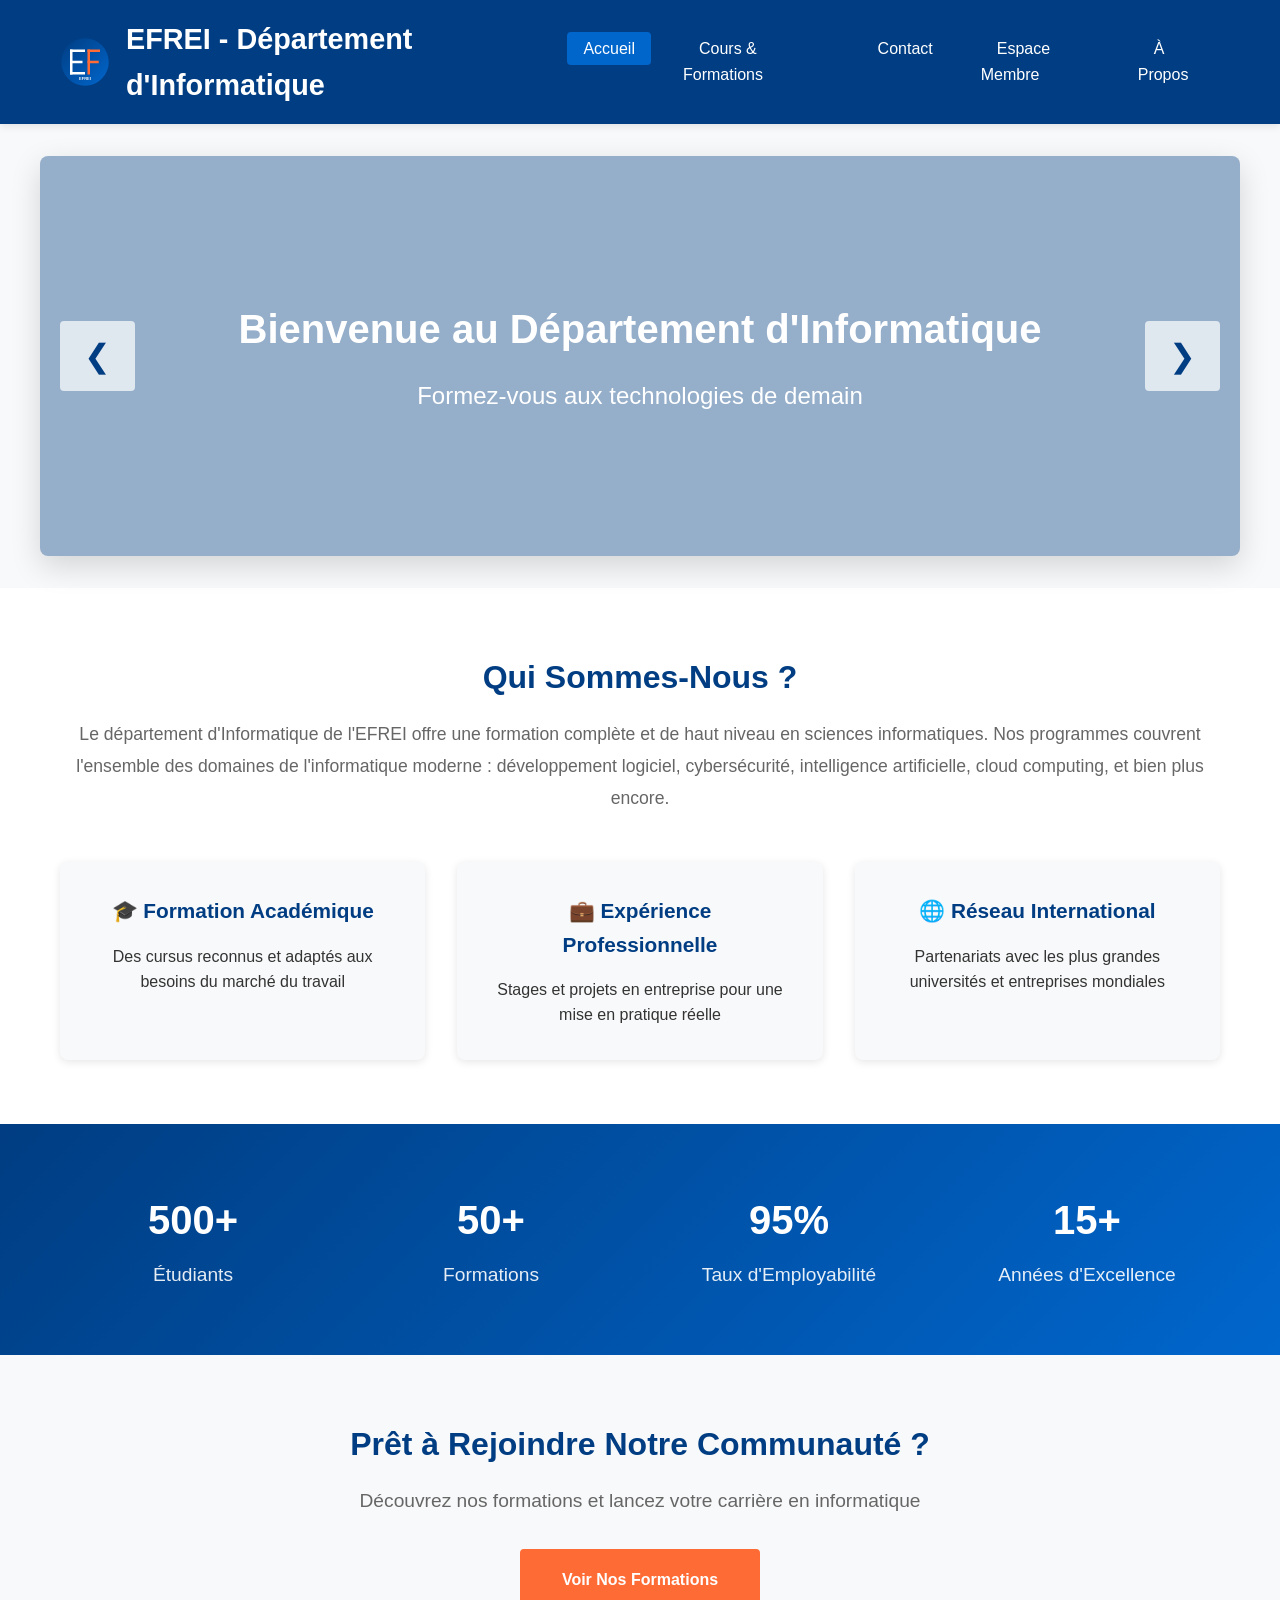
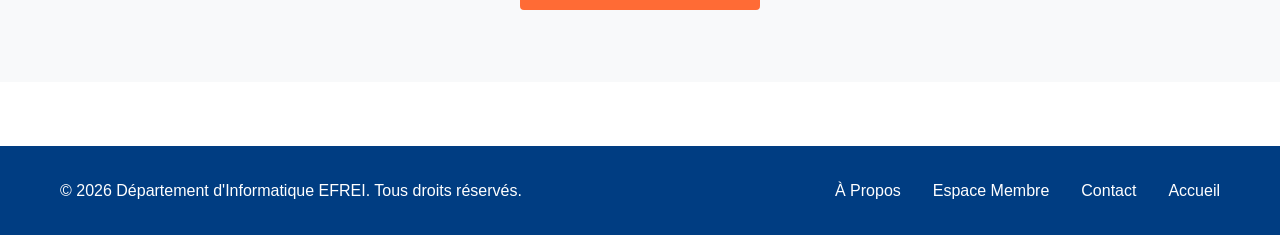
==== index.html @ 949a2667 "hihihi" ====
<!DOCTYPE html>
<html lang="fr">
<head>
    <meta charset="UTF-8">
    <meta name="viewport" content="width=device-width, initial-scale=1.0">
    <title>Département d'Informatique - EFREI</title>
    <link rel="stylesheet" href="assets/css/style.css">
</head>
<body>
    <!-- En-tête -->
    <header>
        <div class="header-container">
            <div class="logo-section">
                <img src="assets/images/logo-efrei.svg" alt="Logo EFREI" class="logo">
                <h1>EFREI - Département d'Informatique</h1>
            </div>
            <nav class="main-nav">
                <ul>
                    <li><a href="index.html" class="active">Accueil</a></li>
                    <li><a href="courses.html">Cours & Formations</a></li>
                    <li><a href="contact.html">Contact</a></li>
                    <li><a href="space.html">Espace Membre</a></li>
                    <li><a href="about.html">À Propos</a></li>
                </ul>
            </nav>
        </div>
    </header>

    <!-- Contenu principal -->
    <main>
        <!-- Section Héro avec Carrousel -->
        <section class="hero-section">
            <div class="carousel">
                <div class="carousel-slide active" style="background-image: url('https://via.placeholder.com/1200x400?text=Bienvenue+à+EFREI');">
                    <div class="slide-content">
                        <h2>Bienvenue au Département d'Informatique</h2>
                        <p>Formez-vous aux technologies de demain</p>
                    </div>
                </div>
                <div class="carousel-slide" style="background-image: url('https://via.placeholder.com/1200x400?text=Innovation+Technologique');">
                    <div class="slide-content">
                        <h2>Innovation & Excellence</h2>
                        <p>Découvrez nos formations de pointe</p>
                    </div>
                </div>
                <div class="carousel-slide" style="background-image: url('https://via.placeholder.com/1200x400?text=Carrière+Professionnelle');">
                    <div class="slide-content">
                        <h2>Vers une Carrière Réussie</h2>
                        <p>Rejoignez nos anciens étudiants en tant que leaders du secteur tech</p>
                    </div>
                </div>
                <button class="carousel-btn prev" onclick="changeSlide(-1)">&#10094;</button>
                <button class="carousel-btn next" onclick="changeSlide(1)">&#10095;</button>
            </div>
        </section>

        <!-- Section Présentation -->
        <section class="presentation">
            <div class="container">
                <h2>Qui Sommes-Nous ?</h2>
                <p>Le département d'Informatique de l'EFREI offre une formation complète et de haut niveau en sciences informatiques. 
                Nos programmes couvrent l'ensemble des domaines de l'informatique moderne : développement logiciel, cybersécurité, 
                intelligence artificielle, cloud computing, et bien plus encore.</p>
                
                <div class="highlights">
                    <div class="highlight-card">
                        <h3>🎓 Formation Académique</h3>
                        <p>Des cursus reconnus et adaptés aux besoins du marché du travail</p>
                    </div>
                    <div class="highlight-card">
                        <h3>💼 Expérience Professionnelle</h3>
                        <p>Stages et projets en entreprise pour une mise en pratique réelle</p>
                    </div>
                    <div class="highlight-card">
                        <h3>🌐 Réseau International</h3>
                        <p>Partenariats avec les plus grandes universités et entreprises mondiales</p>
                    </div>
                </div>
            </div>
        </section>

        <!-- Section Statistiques -->
        <section class="statistics">
            <div class="container">
                <div class="stat-card">
                    <h3>500+</h3>
                    <p>Étudiants</p>
                </div>
                <div class="stat-card">
                    <h3>50+</h3>
                    <p>Formations</p>
                </div>
                <div class="stat-card">
                    <h3>95%</h3>
                    <p>Taux d'Employabilité</p>
                </div>
                <div class="stat-card">
                    <h3>15+</h3>
                    <p>Années d'Excellence</p>
                </div>
            </div>
        </section>

        <!-- Section Appel à l'Action -->
        <section class="cta-section">
            <div class="container">
                <h2>Prêt à Rejoindre Notre Communauté ?</h2>
                <p>Découvrez nos formations et lancez votre carrière en informatique</p>
                <a href="courses.html" class="btn-primary">Voir Nos Formations</a>
            </div>
        </section>
    </main>

    <!-- Pied de page -->
    <footer>
        <div class="footer-container">
            <div class="footer-content">
                <p>&copy; 2026 Département d'Informatique EFREI. Tous droits réservés.</p>
            </div>
            <nav class="footer-nav">
                <a href="about.html">À Propos</a>
                <a href="space.html">Espace Membre</a>
                <a href="contact.html">Contact</a>
                <a href="index.html">Accueil</a>
            </nav>
        </div>
    </footer>

    <script src="assets/js/carousel.js"></script>
</body>
</html>
---- assets/css/style.css ----
/* ==========================================
   VARIABLES ET COULEURS
   ========================================== */
:root {
    --primary-color: #003d82;
    --secondary-color: #0066cc;
    --accent-color: #ff6b35;
    --text-color: #333;
    --light-text: #666;
    --background-color: #f8f9fa;
    --white: #ffffff;
    --border-color: #e0e0e0;
    --shadow: 0 2px 8px rgba(0, 0, 0, 0.1);
    --shadow-lg: 0 10px 30px rgba(0, 0, 0, 0.15);
}

/* ==========================================
   RESET ET STYLES GLOBAUX
   ========================================== */
* {
    margin: 0;
    padding: 0;
    box-sizing: border-box;
}

html {
    scroll-behavior: smooth;
}

body {
    font-family: 'Segoe UI', Tahoma, Geneva, Verdana, sans-serif;
    line-height: 1.6;
    color: var(--text-color);
    background-color: var(--white);
}

.container {
    max-width: 1200px;
    margin: 0 auto;
    padding: 0 20px;
}

/* ==========================================
   EN-TÊTE ET NAVIGATION
   ========================================== */
header {
    background-color: var(--primary-color);
    color: var(--white);
    padding: 1rem 0;
    position: sticky;
    top: 0;
    z-index: 1000;
    box-shadow: var(--shadow);
}

.header-container {
    max-width: 1200px;
    margin: 0 auto;
    padding: 0 20px;
    display: flex;
    justify-content: space-between;
    align-items: center;
}

.logo-section {
    display: flex;
    align-items: center;
    gap: 1rem;
}

.logo {
    width: 50px;
    height: 50px;
    animation: logoFloat 3s ease-in-out infinite;
}

@keyframes logoFloat {
    0%, 100% {
        transform: translateY(0px);
    }
    50% {
        transform: translateY(-10px);
    }
}

.logo-section h1 {
    font-size: 1.8rem;
    font-weight: 700;
}

.main-nav ul {
    list-style: none;
    display: flex;
    gap: 2rem;
}

.main-nav a {
    color: var(--white);
    text-decoration: none;
    font-weight: 500;
    padding: 0.5rem 1rem;
    border-radius: 4px;
    transition: all 0.3s ease;
}

.main-nav a:hover,
.main-nav a.active {
    background-color: var(--secondary-color);
    color: var(--white);
}

/* ==========================================
   SECTION HÉRO ET CARROUSEL
   ========================================== */
.hero-section {
    background-color: var(--background-color);
    padding: 2rem 0;
}

.carousel {
    position: relative;
    width: 100%;
    height: 400px;
    max-width: 1200px;
    margin: 0 auto;
    overflow: hidden;
    border-radius: 8px;
    box-shadow: var(--shadow-lg);
}

.carousel-slide {
    display: none;
    width: 100%;
    height: 100%;
    background-size: cover;
    background-position: center;
    position: relative;
}

.carousel-slide.active {
    display: flex;
}

.carousel-slide::before {
    content: '';
    position: absolute;
    top: 0;
    left: 0;
    right: 0;
    bottom: 0;
    background: rgba(0, 61, 130, 0.4);
}

.slide-content {
    position: relative;
    z-index: 2;
    display: flex;
    flex-direction: column;
    justify-content: center;
    align-items: center;
    width: 100%;
    height: 100%;
    color: var(--white);
    text-align: center;
    padding: 2rem;
}

.slide-content h2 {
    font-size: 2.5rem;
    margin-bottom: 1rem;
}

.slide-content p {
    font-size: 1.5rem;
}

.carousel-btn {
    position: absolute;
    top: 50%;
    transform: translateY(-50%);
    background-color: rgba(255, 255, 255, 0.7);
    border: none;
    color: var(--primary-color);
    font-size: 2rem;
    padding: 1rem 1.5rem;
    cursor: pointer;
    z-index: 3;
    transition: all 0.3s ease;
    border-radius: 4px;
}

.carousel-btn:hover {
    background-color: rgba(255, 255, 255, 1);
}

.carousel-btn.prev {
    left: 20px;
}

.carousel-btn.next {
    right: 20px;
}

/* ==========================================
   SECTIONS DE CONTENU
   ========================================== */
.presentation {
    padding: 4rem 0;
    background-color: var(--white);
}

.presentation h2 {
    font-size: 2rem;
    margin-bottom: 1rem;
    color: var(--primary-color);
    text-align: center;
}

.presentation > .container > p {
    font-size: 1.1rem;
    line-height: 1.8;
    color: var(--light-text);
    text-align: center;
    margin-bottom: 3rem;
}

.highlights {
    display: grid;
    grid-template-columns: repeat(auto-fit, minmax(300px, 1fr));
    gap: 2rem;
    margin-top: 2rem;
}

.highlight-card {
    background-color: var(--background-color);
    padding: 2rem;
    border-radius: 8px;
    box-shadow: var(--shadow);
    text-align: center;
    transition: transform 0.3s ease, box-shadow 0.3s ease;
}

.highlight-card:hover {
    transform: translateY(-5px);
    box-shadow: var(--shadow-lg);
}

.highlight-card h3 {
    color: var(--primary-color);
    margin-bottom: 1rem;
    font-size: 1.3rem;
}

/* ==========================================
   STATISTIQUES
   ========================================== */
.statistics {
    padding: 4rem 0;
    background: linear-gradient(135deg, var(--primary-color), var(--secondary-color));
    color: var(--white);
}

.statistics .container {
    display: grid;
    grid-template-columns: repeat(auto-fit, minmax(200px, 1fr));
    gap: 2rem;
    text-align: center;
}

.stat-card h3 {
    font-size: 2.5rem;
    margin-bottom: 0.5rem;
}

.stat-card p {
    font-size: 1.2rem;
    opacity: 0.9;
}

/* ==========================================
   APPEL À L'ACTION
   ========================================== */
.cta-section {
    padding: 4rem 0;
    background-color: var(--background-color);
    text-align: center;
}

.cta-section h2 {
    font-size: 2rem;
    color: var(--primary-color);
    margin-bottom: 1rem;
}

.cta-section p {
    font-size: 1.2rem;
    color: var(--light-text);
    margin-bottom: 2rem;
}

.btn-primary {
    display: inline-block;
    background-color: var(--accent-color);
    color: var(--white);
    padding: 1rem 2.5rem;
    text-decoration: none;
    border-radius: 4px;
    font-weight: 600;
    transition: all 0.3s ease;
    border: 2px solid var(--accent-color);
}

.btn-primary:hover {
    background-color: transparent;
    color: var(--accent-color);
}

/* ==========================================
   PAGE COURSES
   ========================================== */
.page-header {
    background: linear-gradient(135deg, var(--primary-color), var(--secondary-color));
    color: var(--white);
    padding: 4rem 0;
    text-align: center;
}

.page-header h1 {
    font-size: 2.5rem;
    margin-bottom: 1rem;
}

.page-header p {
    font-size: 1.2rem;
}

.courses-section {
    padding: 4rem 0;
}

.course-card {
    background-color: var(--white);
    border: 1px solid var(--border-color);
    border-radius: 8px;
    margin-bottom: 2rem;
    overflow: hidden;
    box-shadow: var(--shadow);
    transition: box-shadow 0.3s ease;
}

.course-card:hover {
    box-shadow: var(--shadow-lg);
}

.course-header {
    background-color: var(--primary-color);
    color: var(--white);
    padding: 1.5rem;
    display: flex;
    justify-content: space-between;
    align-items: center;
}

.course-header h2 {
    font-size: 1.5rem;
}

.level {
    background-color: var(--accent-color);
    padding: 0.5rem 1rem;
    border-radius: 4px;
    font-size: 0.9rem;
    font-weight: 600;
}

.course-content {
    padding: 2rem;
}

.course-content h3 {
    color: var(--primary-color);
    margin-top: 1.5rem;
    margin-bottom: 1rem;
}

.course-content ul {
    list-style-position: inside;
    color: var(--light-text);
}

.course-content li {
    margin-bottom: 0.5rem;
}

.admission-section {
    padding: 4rem 0;
    background-color: var(--background-color);
}

.admission-section h2 {
    font-size: 2rem;
    color: var(--primary-color);
    text-align: center;
    margin-bottom: 2rem;
}

.admission-content {
    display: grid;
    grid-template-columns: repeat(auto-fit, minmax(300px, 1fr));
    gap: 2rem;
}

.admission-item {
    background-color: var(--white);
    padding: 2rem;
    border-radius: 8px;
    box-shadow: var(--shadow);
}

.admission-item h3 {
    color: var(--primary-color);
    margin-bottom: 1rem;
}

/* ==========================================
   PAGE ABOUT
   ========================================== */
.project-presentation {
    padding: 4rem 0;
}

.project-description {
    background-color: var(--background-color);
    padding: 2rem;
    border-radius: 8px;
}

.project-description h3 {
    color: var(--primary-color);
    margin-top: 1.5rem;
    margin-bottom: 1rem;
}

.project-description ul {
    margin-left: 2rem;
    margin-bottom: 1rem;
}

.project-description li {
    margin-bottom: 0.5rem;
    color: var(--light-text);
}

.team-section {
    padding: 4rem 0;
    background-color: var(--background-color);
}

.team-section h2 {
    font-size: 2rem;
    color: var(--primary-color);
    text-align: center;
    margin-bottom: 3rem;
}

.team-grid {
    display: grid;
    grid-template-columns: repeat(auto-fit, minmax(320px, 1fr));
    gap: 2rem;
}

.team-member {
    background-color: var(--white);
    padding: 2rem;
    border-radius: 8px;
    box-shadow: var(--shadow);
    text-align: center;
    transition: transform 0.3s ease, box-shadow 0.3s ease;
}

.team-member:hover {
    transform: translateY(-5px);
    box-shadow: var(--shadow-lg);
}

.member-avatar {
    font-size: 3rem;
    margin-bottom: 1rem;
}

.team-member h3 {
    color: var(--primary-color);
    font-size: 1.3rem;
    margin-bottom: 0.5rem;
}

.role {
    color: var(--accent-color);
    font-weight: 600;
    margin-bottom: 1.5rem;
}

.member-contribution {
    background-color: var(--background-color);
    padding: 1.5rem;
    border-radius: 4px;
    margin-bottom: 1.5rem;
    text-align: left;
}

.member-contribution h4 {
    color: var(--primary-color);
    margin-bottom: 0.5rem;
}

.member-contribution ul {
    list-style-position: inside;
    font-size: 0.9rem;
}

.member-bio {
    font-size: 0.95rem;
    color: var(--light-text);
}

.methodology {
    padding: 4rem 0;
}

.methodology h2 {
    font-size: 2rem;
    color: var(--primary-color);
    text-align: center;
    margin-bottom: 3rem;
}

.methodology-grid {
    display: grid;
    grid-template-columns: repeat(auto-fit, minmax(300px, 1fr));
    gap: 2rem;
}

.methodology-card {
    background: linear-gradient(135deg, var(--primary-color), var(--secondary-color));
    color: var(--white);
    padding: 2rem;
    border-radius: 8px;
    text-align: center;
    transition: transform 0.3s ease;
}

.methodology-card:hover {
    transform: translateY(-5px);
}

.methodology-card h3 {
    font-size: 1.3rem;
    margin-bottom: 1rem;
}

.acknowledgments {
    padding: 4rem 0;
    background-color: var(--background-color);
    text-align: center;
}

.acknowledgments h2 {
    color: var(--primary-color);
    margin-bottom: 2rem;
}

.acknowledgments ul {
    list-style: none;
    font-size: 1.1rem;
}

.acknowledgments li {
    margin-bottom: 1rem;
    color: var(--light-text);
}

.contact-section {
    padding: 4rem 0;
}

.contact-section h2 {
    color: var(--primary-color);
    text-align: center;
    margin-bottom: 2rem;
}

.contact-info {
    background-color: var(--primary-color);
    color: var(--white);
    padding: 2rem;
    border-radius: 8px;
    text-align: center;
}

.contact-info p {
    margin-bottom: 1rem;
}

.contact-info a {
    color: var(--accent-color);
    text-decoration: none;
    font-weight: 600;
}

.contact-info a:hover {
    text-decoration: underline;
}

/* ==========================================
   PAGE CONTACT
   ========================================== */
.contact-main {
    padding: 4rem 0;
}

.contact-wrapper {
    display: grid;
    grid-template-columns: 1fr 1fr;
    gap: 3rem;
}

.contact-form-section h2,
.contact-info-section h2 {
    color: var(--primary-color);
    margin-bottom: 2rem;
}

.contact-form {
    background-color: var(--background-color);
    padding: 2rem;
    border-radius: 8px;
    box-shadow: var(--shadow);
}

.form-group {
    margin-bottom: 1.5rem;
}

.form-group label {
    display: block;
    margin-bottom: 0.5rem;
    font-weight: 600;
    color: var(--text-color);
}

.form-group input,
.form-group select,
.form-group textarea {
    width: 100%;
    padding: 0.75rem;
    border: 2px solid var(--border-color);
    border-radius: 4px;
    font-family: inherit;
    font-size: 1rem;
    transition: all 0.3s ease;
}

.form-group input:focus,
.form-group select:focus,
.form-group textarea:focus {
    outline: none;
    border-color: var(--primary-color);
    box-shadow: 0 0 0 3px rgba(0, 61, 130, 0.1);
}

.form-group input.input-error,
.form-group textarea.input-error {
    border-color: #dc3545;
    background-color: rgba(220, 53, 69, 0.05);
}

.error-msg {
    color: #dc3545;
    font-size: 0.875rem;
    margin-top: 0.25rem;
    display: block;
}

.form-group.checkbox {
    display: flex;
    align-items: center;
    gap: 0.5rem;
}

.form-group.checkbox input[type="checkbox"] {
    width: auto;
    margin: 0;
}

.form-group.checkbox label {
    margin: 0;
}

.form-message {
    margin-top: 1rem;
    padding: 1rem;
    border-radius: 4px;
    display: none;
}

.form-message.success-message {
    display: block;
    background-color: #d4edda;
    color: #155724;
    border: 1px solid #c3e6cb;
    animation: slideIn 0.3s ease;
}

@keyframes slideIn {
    from {
        opacity: 0;
        transform: translateY(-10px);
    }
    to {
        opacity: 1;
        transform: translateY(0);
    }
}

.contact-info-section {
    display: flex;
    flex-direction: column;
    gap: 1.5rem;
}

.contact-info-card {
    background: linear-gradient(135deg, var(--primary-color), var(--secondary-color));
    color: var(--white);
    padding: 1.5rem;
    border-radius: 8px;
    transition: transform 0.3s ease, box-shadow 0.3s ease;
}

.contact-info-card:hover {
    transform: translateX(5px);
    box-shadow: var(--shadow-lg);
}

.contact-icon {
    font-size: 2rem;
    margin-bottom: 0.5rem;
}

.contact-info-card h3 {
    font-size: 1.2rem;
    margin-bottom: 0.5rem;
}

.contact-info-card p {
    margin: 0.25rem 0;
    font-size: 0.95rem;
}

.contact-info-card a {
    color: var(--accent-color);
    text-decoration: none;
    font-weight: 600;
}

.contact-info-card a:hover {
    text-decoration: underline;
}

.social-links {
    display: flex;
    gap: 1rem;
    margin-top: 1rem;
}

.social-link {
    display: inline-flex;
    align-items: center;
    justify-content: center;
    width: 40px;
    height: 40px;
    background-color: var(--accent-color);
    color: var(--white);
    border-radius: 50%;
    text-decoration: none;
    font-weight: bold;
    transition: all 0.3s ease;
}

.social-link:hover {
    transform: scale(1.1) rotate(5deg);
    box-shadow: var(--shadow-lg);
}

.location-section {
    padding: 4rem 0;
    background-color: var(--background-color);
}

.location-section h2 {
    color: var(--primary-color);
    text-align: center;
    margin-bottom: 2rem;
}

.map-container {
    border-radius: 8px;
    overflow: hidden;
    box-shadow: var(--shadow-lg);
}

.faq-section {
    padding: 4rem 0;
}

.faq-section h2 {
    color: var(--primary-color);
    text-align: center;
    margin-bottom: 3rem;
}

.faq-grid {
    display: grid;
    grid-template-columns: repeat(auto-fit, minmax(280px, 1fr));
    gap: 2rem;
}

.faq-item {
    background-color: var(--background-color);
    padding: 1.5rem;
    border-radius: 8px;
    border-left: 4px solid var(--primary-color);
    transition: all 0.3s ease;
}

.faq-item:hover {
    transform: translateY(-5px);
    box-shadow: var(--shadow-lg);
}

.faq-item h3 {
    color: var(--primary-color);
    margin-bottom: 0.5rem;
}

/* ==========================================
   PAGE ESPACE MEMBRE
   ========================================== */
.members-section {
    padding: 4rem 0;
}

.access-grid {
    display: grid;
    grid-template-columns: repeat(auto-fit, minmax(300px, 1fr));
    gap: 2rem;
}

.member-access-card {
    background-color: var(--white);
    border: 2px solid var(--border-color);
    border-radius: 8px;
    padding: 2rem;
    text-align: center;
    transition: all 0.3s ease;
}

.member-access-card:hover {
    border-color: var(--primary-color);
    box-shadow: var(--shadow-lg);
    transform: translateY(-5px);
}

.card-icon {
    font-size: 3rem;
    margin-bottom: 1rem;
    display: inline-block;
    animation: iconBounce 2s ease-in-out infinite;
}

@keyframes iconBounce {
    0%, 100% {
        transform: translateY(0);
    }
    50% {
        transform: translateY(-10px);
    }
}

.member-access-card h2 {
    color: var(--primary-color);
    margin-bottom: 1rem;
}

.feature-list {
    list-style: none;
    text-align: left;
    margin: 1.5rem 0;
    font-size: 0.95rem;
}

.feature-list li {
    padding: 0.5rem 0;
    color: var(--light-text);
    border-bottom: 1px solid var(--border-color);
}

.feature-list li:last-child {
    border-bottom: none;
}

.agenda-section {
    padding: 4rem 0;
    background-color: var(--background-color);
}

.agenda-section h2 {
    color: var(--primary-color);
    text-align: center;
    margin-bottom: 2rem;
}

.calendar-wrapper {
    display: grid;
    grid-template-columns: 2fr 1fr;
    gap: 2rem;
}

.calendar {
    background-color: var(--white);
    padding: 1.5rem;
    border-radius: 8px;
    box-shadow: var(--shadow);
}

.calendar-header {
    display: flex;
    justify-content: space-between;
    align-items: center;
    margin-bottom: 1.5rem;
}

.calendar-header h3 {
    color: var(--primary-color);
}

.calendar-btn {
    background-color: var(--primary-color);
    color: var(--white);
    border: none;
    padding: 0.5rem 1rem;
    border-radius: 4px;
    cursor: pointer;
    font-weight: 600;
    transition: all 0.3s ease;
}

.calendar-btn:hover {
    background-color: var(--secondary-color);
    transform: scale(1.05);
}

.calendar-grid {
    display: grid;
    grid-template-columns: repeat(7, 1fr);
    gap: 0.5rem;
}

.day-header {
    text-align: center;
    font-weight: 600;
    color: var(--primary-color);
    padding: 0.5rem 0;
}

.calendar-day {
    aspect-ratio: 1;
    display: flex;
    align-items: center;
    justify-content: center;
    border-radius: 4px;
    cursor: pointer;
    transition: all 0.3s ease;
    border: 1px solid var(--border-color);
}

.calendar-day:not(.empty):hover {
    background-color: var(--primary-color);
    color: var(--white);
    transform: scale(1.05);
}

.calendar-day.empty {
    background-color: transparent;
}

.calendar-day.today {
    background-color: var(--accent-color);
    color: var(--white);
    font-weight: bold;
}

.events-list {
    background-color: var(--white);
    padding: 1.5rem;
    border-radius: 8px;
    box-shadow: var(--shadow);
}

.events-list h3 {
    color: var(--primary-color);
    margin-bottom: 1rem;
}

.event-item {
    display: flex;
    gap: 1rem;
    padding: 1rem;
    border-left: 3px solid var(--accent-color);
    margin-bottom: 1rem;
    background-color: var(--background-color);
    border-radius: 4px;
    transition: all 0.3s ease;
}

.event-item:hover {
    transform: translateX(5px);
    box-shadow: var(--shadow);
}

.event-date {
    font-weight: 600;
    color: var(--accent-color);
    min-width: 100px;
}

.event-content h4 {
    color: var(--primary-color);
    margin-bottom: 0.25rem;
}

.event-content p {
    font-size: 0.9rem;
    color: var(--light-text);
}

.announcements-section {
    padding: 4rem 0;
}

.announcements-section h2 {
    color: var(--primary-color);
    text-align: center;
    margin-bottom: 2rem;
}

.announcements-grid {
    display: grid;
    grid-template-columns: repeat(auto-fit, minmax(280px, 1fr));
    gap: 1.5rem;
}

.announcement-card {
    background-color: var(--white);
    padding: 1.5rem;
    border-radius: 8px;
    border-top: 4px solid var(--primary-color);
    box-shadow: var(--shadow);
    transition: all 0.3s ease;
}

.announcement-card:hover {
    transform: translateY(-5px);
    box-shadow: var(--shadow-lg);
}

.announcement-card.alert {
    border-top-color: #ffc107;
}

.announcement-card.success {
    border-top-color: #28a745;
}

.announcement-card.info {
    border-top-color: #17a2b8;
}

.announcement-icon {
    font-size: 2rem;
    margin-bottom: 0.5rem;
}

.announcement-card h3 {
    color: var(--primary-color);
    margin-bottom: 0.5rem;
}

.announcement-card p {
    color: var(--light-text);
    margin-bottom: 0.5rem;
}

.date {
    font-size: 0.85rem;
    color: #999;
    display: block;
}

.resources-section {
    padding: 4rem 0;
    background-color: var(--background-color);
}

.resources-section h2 {
    color: var(--primary-color);
    text-align: center;
    margin-bottom: 3rem;
}

.resources-grid {
    display: grid;
    grid-template-columns: repeat(auto-fit, minmax(250px, 1fr));
    gap: 2rem;
}

.resource-card {
    background: linear-gradient(135deg, var(--primary-color), var(--secondary-color));
    color: var(--white);
    padding: 2rem;
    border-radius: 8px;
    text-align: center;
    transition: all 0.3s ease;
}

.resource-card:hover {
    transform: scale(1.05);
    box-shadow: var(--shadow-lg);
}

.resource-icon {
    font-size: 2.5rem;
    margin-bottom: 1rem;
    animation: iconPulse 2s ease-in-out infinite;
}

@keyframes iconPulse {
    0%, 100% {
        transform: scale(1);
    }
    50% {
        transform: scale(1.1);
    }
}

.resource-card h3 {
    margin-bottom: 0.5rem;
}

.resource-link {
    display: inline-block;
    margin-top: 1rem;
    padding: 0.5rem 1rem;
    background-color: var(--accent-color);
    color: var(--white);
    text-decoration: none;
    border-radius: 4px;
    font-weight: 600;
    transition: all 0.3s ease;
}

.resource-link:hover {
    background-color: var(--white);
    color: var(--primary-color);
}
footer {
    background-color: var(--primary-color);
    color: var(--white);
    padding: 2rem 0;
    margin-top: 4rem;
}

.footer-container {
    max-width: 1200px;
    margin: 0 auto;
    padding: 0 20px;
    display: flex;
    justify-content: space-between;
    align-items: center;
}

.footer-content p {
    margin: 0;
}

.footer-nav {
    display: flex;
    gap: 2rem;
}

.footer-nav a {
    color: var(--white);
    text-decoration: none;
    transition: color 0.3s ease;
}

.footer-nav a:hover {
    color: var(--accent-color);
}

/* ==========================================
   ANIMATIONS GLOBALES
   ========================================== */
@keyframes fadeInUp {
    from {
        opacity: 0;
        transform: translateY(30px);
    }
    to {
        opacity: 1;
        transform: translateY(0);
    }
}

@keyframes shimmer {
    0% {
        background-position: -1000px 0;
    }
    100% {
        background-position: 1000px 0;
    }
}

@keyframes glow {
    0%, 100% {
        box-shadow: 0 0 5px rgba(0, 61, 130, 0.3);
    }
    50% {
        box-shadow: 0 0 20px rgba(0, 61, 130, 0.6);
    }
}

@keyframes slideInLeft {
    from {
        opacity: 0;
        transform: translateX(-50px);
    }
    to {
        opacity: 1;
        transform: translateX(0);
    }
}

@keyframes slideInRight {
    from {
        opacity: 0;
        transform: translateX(50px);
    }
    to {
        opacity: 1;
        transform: translateX(0);
    }
}

.team-member,
.course-card,
.highlight-card,
.stat-card,
.contact-info-card {
    animation: fadeInUp 0.6s ease;
}

/* Animation des boutons */
.btn-primary {
    position: relative;
    overflow: hidden;
}

.btn-primary::before {
    content: '';
    position: absolute;
    top: 50%;
    left: 50%;
    width: 0;
    height: 0;
    border-radius: 50%;
    background: rgba(255, 255, 255, 0.3);
    transform: translate(-50%, -50%);
    transition: width 0.6s, height 0.6s;
}

.btn-primary:hover::before {
    width: 300px;
    height: 300px;
}

/* Animation des cartes au scroll */
.card-hover-effect {
    transition: all 0.3s cubic-bezier(0.25, 0.46, 0.45, 0.94);
}

.card-hover-effect:hover {
    transform: translateY(-10px) scale(1.02);
    box-shadow: 0 15px 30px rgba(0, 0, 0, 0.2);
}

/* Ligne d'animation */
.line-animation {
    position: relative;
    display: inline-block;
}

.line-animation::after {
    content: '';
    position: absolute;
    bottom: -5px;
    left: 0;
    width: 0;
    height: 2px;
    background-color: var(--accent-color);
    transition: width 0.3s ease;
}

.line-animation:hover::after {
    width: 100%;
}

/* ==========================================
   RESPONSIVE DESIGN
   ========================================== */
@media (max-width: 768px) {
    .header-container {
        flex-direction: column;
        gap: 1rem;
    }

    .logo {
        width: 40px;
        height: 40px;
    }

    .logo-section h1 {
        font-size: 1.3rem;
    }

    .contact-wrapper {
        grid-template-columns: 1fr;
    }

    .calendar-wrapper {
        grid-template-columns: 1fr;
    }

    .main-nav ul {
        flex-direction: column;
        gap: 0.5rem;
    }

    .main-nav ul {
        flex-direction: column;
        gap: 0.5rem;
    }

    .slide-content h2 {
        font-size: 1.8rem;
    }

    .slide-content p {
        font-size: 1rem;
    }

    .carousel {
        height: 250px;
    }

    .presentation h2,
    .page-header h1 {
        font-size: 1.8rem;
    }

    .team-grid {
        grid-template-columns: 1fr;
    }

    .footer-container {
        flex-direction: column;
        gap: 1rem;
        text-align: center;
    }

    .footer-nav {
        flex-direction: column;
        gap: 0.5rem;
    }

    .course-header {
        flex-direction: column;
        align-items: flex-start;
        gap: 1rem;
    }
}

@media (max-width: 480px) {
    .container {
        padding: 0 15px;
    }

    .carousel-btn {
        padding: 0.75rem 1rem;
        font-size: 1.5rem;
    }

    .slide-content h2 {
        font-size: 1.4rem;
    }

    .slide-content p {
        font-size: 0.9rem;
    }

    .main-nav ul {
        flex-direction: row;
        gap: 0.5rem;
        flex-wrap: wrap;
    }

    .main-nav a {
        padding: 0.4rem 0.7rem;
        font-size: 0.9rem;
    }
}

/* ==========================================
   PAGE GALERIE
   ========================================== */
.gallery-section {
    padding: 4rem 0;
}

.gallery-filters {
    display: flex;
    justify-content: center;
    gap: 1rem;
    margin-bottom: 3rem;
    flex-wrap: wrap;
}

.filter-btn {
    padding: 0.75rem 1.5rem;
    border: 2px solid var(--border-color);
    background-color: var(--white);
    color: var(--text-color);
    border-radius: 25px;
    cursor: pointer;
    font-weight: 600;
    transition: all 0.3s ease;
}

.filter-btn:hover {
    border-color: var(--primary-color);
    color: var(--primary-color);
}

.filter-btn.active {
    background-color: var(--primary-color);
    color: var(--white);
    border-color: var(--primary-color);
}

.gallery-grid {
    display: grid;
    grid-template-columns: repeat(auto-fit, minmax(280px, 1fr));
    gap: 2rem;
}

.gallery-item {
    background-color: var(--white);
    border-radius: 8px;
    overflow: hidden;
    box-shadow: var(--shadow);
    transition: all 0.4s cubic-bezier(0.25, 0.46, 0.45, 0.94);
    cursor: pointer;
}

.gallery-item:hover {
    transform: translateY(-10px);
    box-shadow: var(--shadow-lg);
}

.gallery-image {
    width: 100%;
    height: 250px;
    display: flex;
    align-items: center;
    justify-content: center;
    position: relative;
    overflow: hidden;
}

.placeholder-image {
    background-size: 400% 400%;
    animation: gradientShift 15s ease infinite;
}

@keyframes gradientShift {
    0%, 100% {
        background-position: 0% 50%;
    }
    50% {
        background-position: 100% 50%;
    }
}

.image-number {
    font-size: 4rem;
    font-weight: bold;
    color: rgba(255, 255, 255, 0.3);
    text-shadow: 0 2px 10px rgba(0, 0, 0, 0.2);
}

.gallery-info {
    padding: 1.5rem;
}

.gallery-info h3 {
    color: var(--primary-color);
    margin-bottom: 0.5rem;
}

.gallery-info p {
    color: var(--light-text);
    font-size: 0.95rem;
}

.visual-stats {
    padding: 4rem 0;
    background: linear-gradient(135deg, var(--primary-color), var(--secondary-color));
    color: var(--white);
}

.visual-stats h2 {
    text-align: center;
    margin-bottom: 3rem;
    color: var(--white);
}

.stats-visual-grid {
    display: grid;
    grid-template-columns: repeat(auto-fit, minmax(250px, 1fr));
    gap: 2rem;
}

.stat-visual-card {
    background-color: rgba(255, 255, 255, 0.1);
    padding: 2rem;
    border-radius: 8px;
    backdrop-filter: blur(10px);
    border: 1px solid rgba(255, 255, 255, 0.2);
}

.stat-visual-number {
    font-size: 2.5rem;
    font-weight: bold;
    margin-bottom: 0.5rem;
}

.stat-visual-label {
    font-size: 1rem;
    margin-bottom: 1rem;
    opacity: 0.9;
}

.stat-visual-bar {
    height: 6px;
    background-color: var(--accent-color);
    border-radius: 3px;
    animation: fillBar 1.5s ease;
}

@keyframes fillBar {
    from {
        width: 0 !important;
    }
}

.testimonials-section {
    padding: 4rem 0;
    background-color: var(--background-color);
}

.testimonials-section h2 {
    text-align: center;
    color: var(--primary-color);
    margin-bottom: 3rem;
}

.testimonials-grid {
    display: grid;
    grid-template-columns: repeat(auto-fit, minmax(320px, 1fr));
    gap: 2rem;
}

.testimonial-card {
    background-color: var(--white);
    padding: 2rem;
    border-radius: 8px;
    box-shadow: var(--shadow);
    border-left: 4px solid var(--accent-color);
    transition: all 0.3s ease;
}

.testimonial-card:hover {
    box-shadow: var(--shadow-lg);
    transform: translateY(-5px);
}

.stars {
    font-size: 1.2rem;
    margin-bottom: 1rem;
    letter-spacing: 2px;
}

.testimonial-text {
    color: var(--light-text);
    font-size: 0.95rem;
    line-height: 1.8;
    margin-bottom: 1.5rem;
    font-style: italic;
}

.testimonial-author {
    display: flex;
    align-items: center;
    gap: 1rem;
}

.author-avatar {
    font-size: 2rem;
    width: 50px;
    height: 50px;
    background-color: var(--background-color);
    border-radius: 50%;
    display: flex;
    align-items: center;
    justify-content: center;
}

.author-info strong {
    display: block;
    color: var(--primary-color);
    margin-bottom: 0.25rem;
}

.author-info small {
    color: var(--light-text);
    font-size: 0.85rem;
}
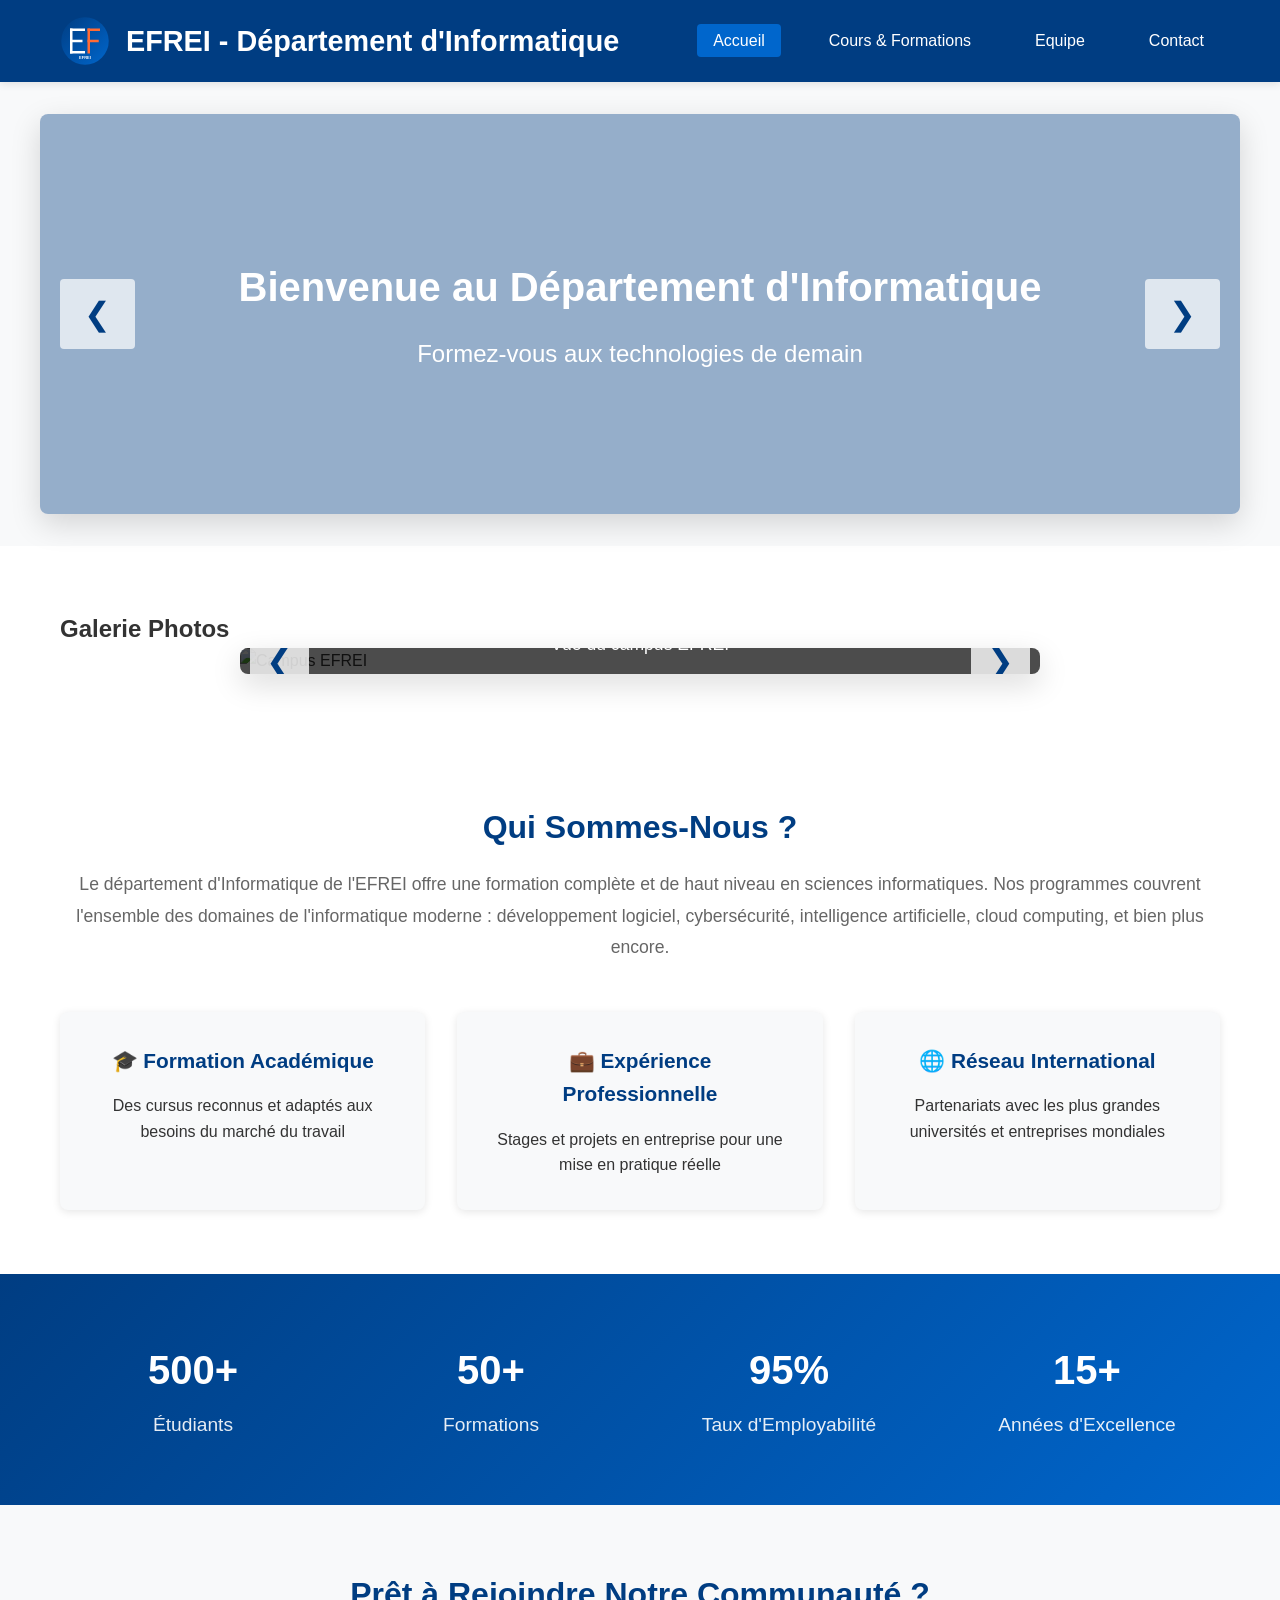
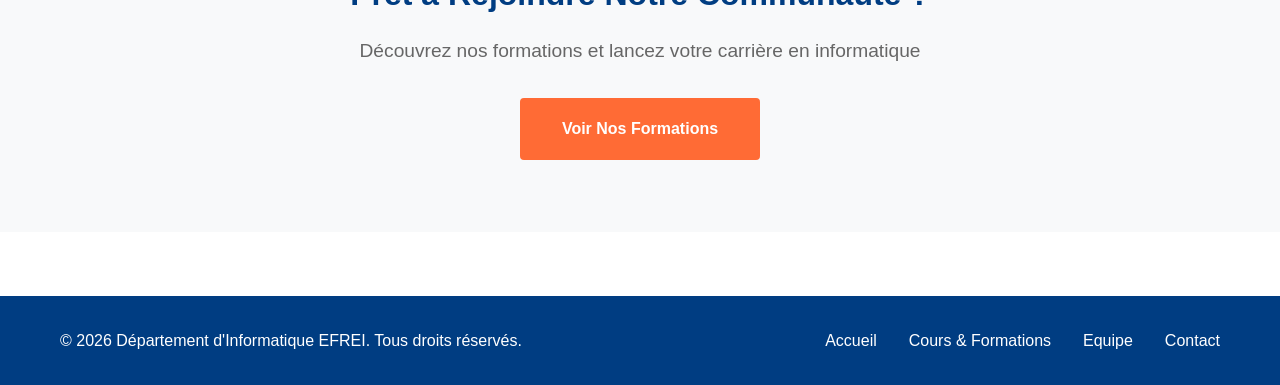
==== commit 5b233ab3: "hihihi #2" ====
--- a/index.html
+++ b/index.html
@@ -18,9 +18,8 @@
                 <ul>
                     <li><a href="index.html" class="active">Accueil</a></li>
                     <li><a href="courses.html">Cours & Formations</a></li>
+                    <li><a href="about.html">Equipe</a></li>
                     <li><a href="contact.html">Contact</a></li>
-                    <li><a href="space.html">Espace Membre</a></li>
-                    <li><a href="about.html">À Propos</a></li>
                 </ul>
             </nav>
         </div>
@@ -51,6 +50,29 @@
                 </div>
                 <button class="carousel-btn prev" onclick="changeSlide(-1)">&#10094;</button>
                 <button class="carousel-btn next" onclick="changeSlide(1)">&#10095;</button>
+            </div>
+        </section>
+
+        <!-- Section Carrousel Photos -->
+        <section class="photo-carousel-section">
+            <div class="container">
+                <h2>Galerie Photos</h2>
+                <div class="photo-carousel">
+                    <div class="photo-slide active">
+                        <img src="https://via.placeholder.com/800x600?text=Campus+EFREI" alt="Campus EFREI">
+                        <div class="photo-caption">Vue du campus EFREI</div>
+                    </div>
+                    <div class="photo-slide">
+                        <img src="https://via.placeholder.com/800x600?text=Événement+Tech" alt="Événement Tech">
+                        <div class="photo-caption">Conférence sur les nouvelles technologies</div>
+                    </div>
+                    <div class="photo-slide">
+                        <img src="https://via.placeholder.com/800x600?text=Étudiants+en+Cours" alt="Étudiants en Cours">
+                        <div class="photo-caption">Session de cours interactive</div>
+                    </div>
+                    <button class="photo-carousel-btn prev" onclick="changePhotoSlide(-1)">&#10094;</button>
+                    <button class="photo-carousel-btn next" onclick="changePhotoSlide(1)">&#10095;</button>
+                </div>
             </div>
         </section>
 
@@ -118,10 +140,10 @@
                 <p>&copy; 2026 Département d'Informatique EFREI. Tous droits réservés.</p>
             </div>
             <nav class="footer-nav">
-                <a href="about.html">À Propos</a>
-                <a href="space.html">Espace Membre</a>
+                <a href="index.html">Accueil</a>
+                <a href="courses.html">Cours & Formations</a>
+                <a href="about.html">Equipe</a>
                 <a href="contact.html">Contact</a>
-                <a href="index.html">Accueil</a>
             </nav>
         </div>
     </footer>
--- a/assets/css/style.css
+++ b/assets/css/style.css
@@ -201,6 +201,77 @@
     right: 20px;
 }
 
+/* Photo Carousel */
+.photo-carousel-section {
+    padding: 4rem 0;
+    background-color: var(--light-bg);
+}
+
+.photo-carousel {
+    position: relative;
+    width: 100%;
+    max-width: 800px;
+    margin: 0 auto;
+    overflow: hidden;
+    border-radius: 8px;
+    box-shadow: var(--shadow-lg);
+}
+
+.photo-slide {
+    display: none;
+    width: 100%;
+    position: relative;
+}
+
+.photo-slide.active {
+    display: block;
+}
+
+.photo-slide img {
+    width: 100%;
+    height: auto;
+    display: block;
+}
+
+.photo-caption {
+    position: absolute;
+    bottom: 0;
+    left: 0;
+    right: 0;
+    background: rgba(0, 0, 0, 0.7);
+    color: var(--white);
+    padding: 1rem;
+    text-align: center;
+    font-size: 1.1rem;
+}
+
+.photo-carousel-btn {
+    position: absolute;
+    top: 50%;
+    transform: translateY(-50%);
+    background-color: rgba(255, 255, 255, 0.8);
+    border: none;
+    color: var(--primary-color);
+    font-size: 2rem;
+    padding: 0.5rem 1rem;
+    cursor: pointer;
+    z-index: 3;
+    transition: all 0.3s ease;
+    border-radius: 4px;
+}
+
+.photo-carousel-btn:hover {
+    background-color: rgba(255, 255, 255, 1);
+}
+
+.photo-carousel-btn.prev {
+    left: 10px;
+}
+
+.photo-carousel-btn.next {
+    right: 10px;
+}
+
 /* ==========================================
    SECTIONS DE CONTENU
    ========================================== */
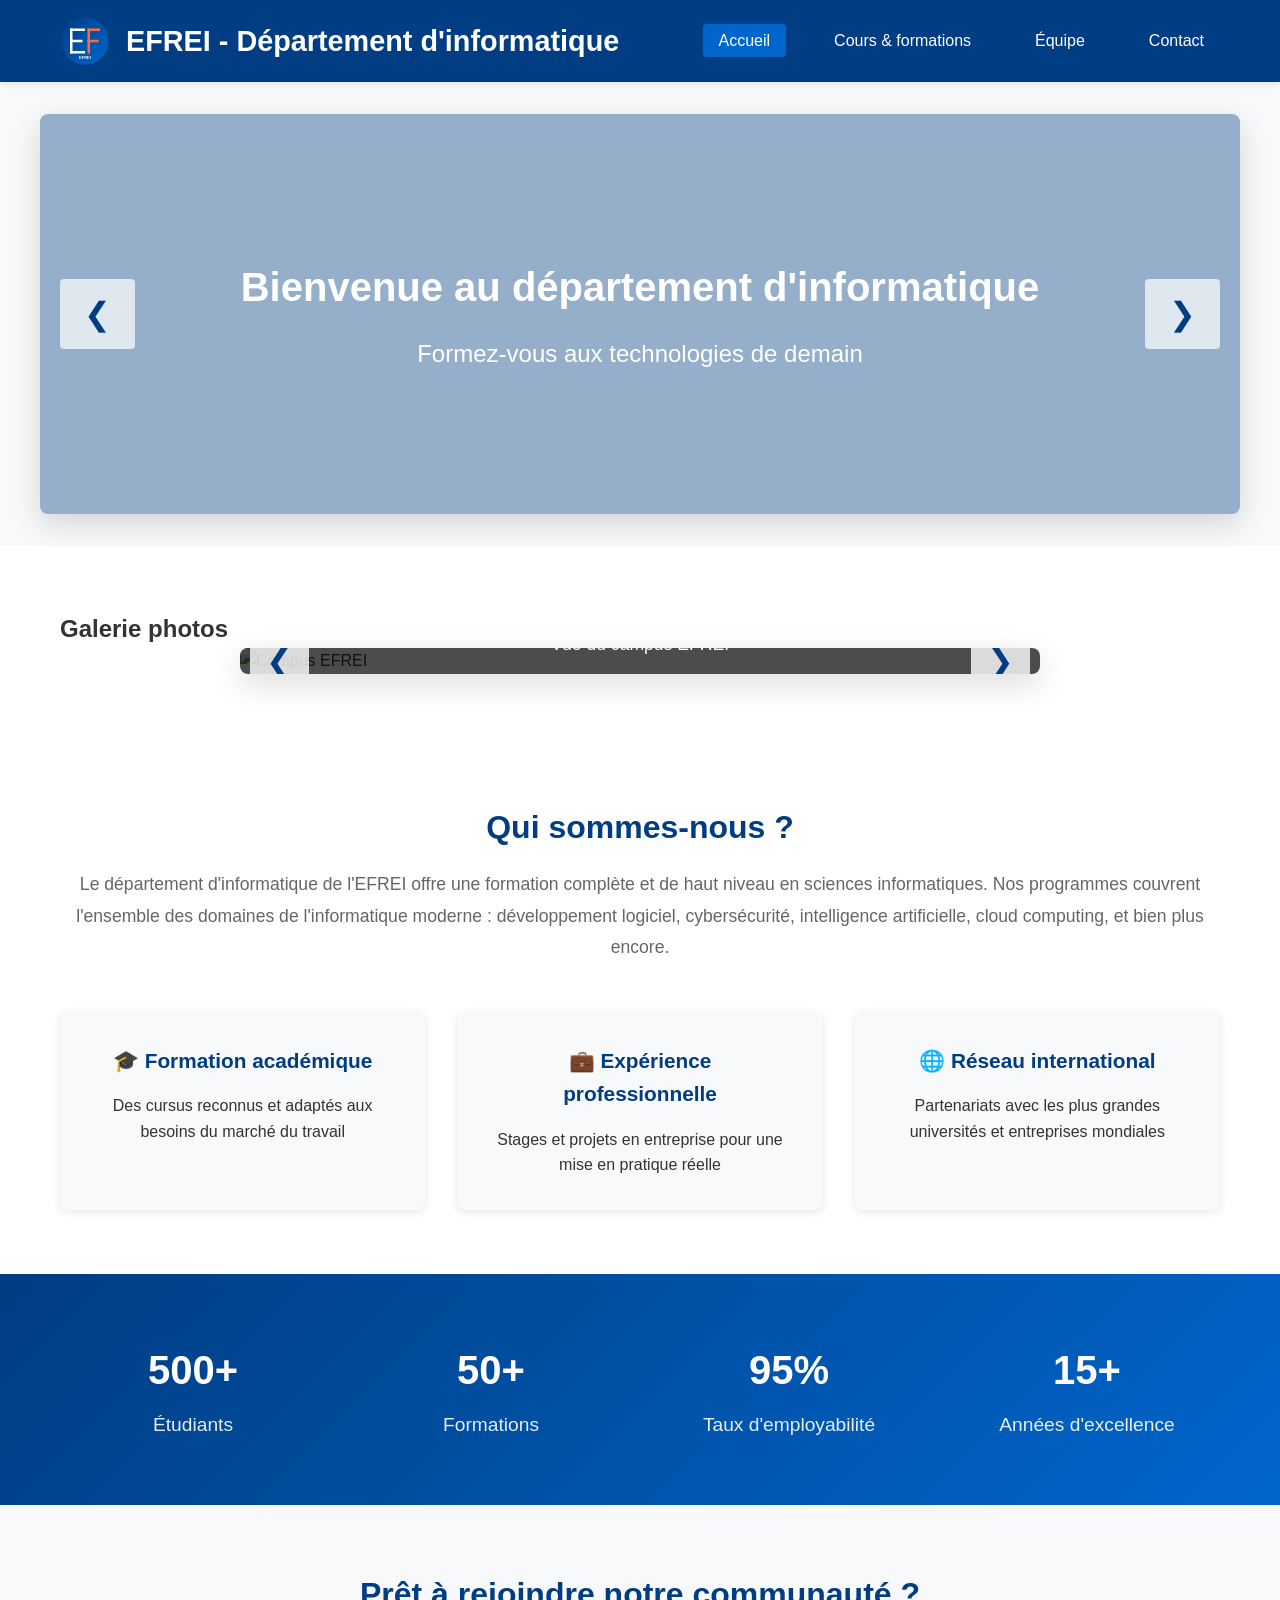
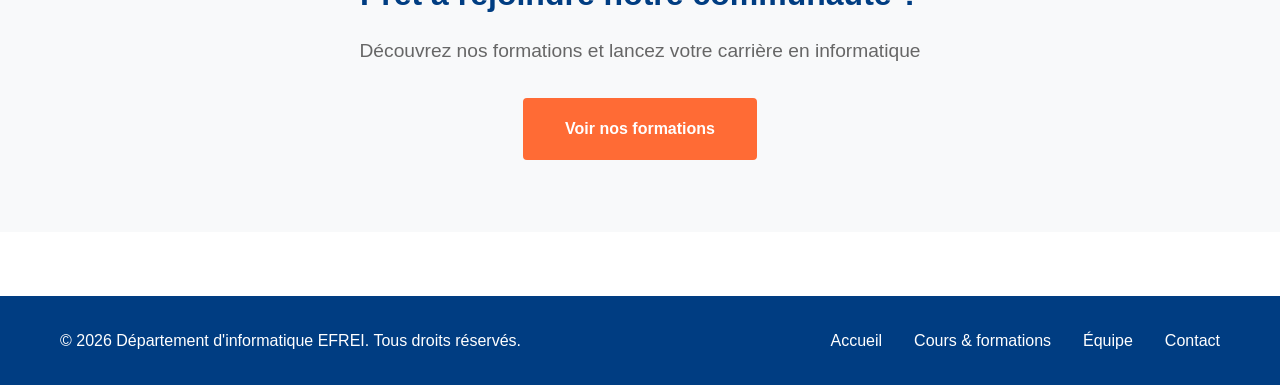
==== commit 4924ced2: "hihihi #3" ====
--- a/index.html
+++ b/index.html
@@ -3,48 +3,45 @@
 <head>
     <meta charset="UTF-8">
     <meta name="viewport" content="width=device-width, initial-scale=1.0">
-    <title>Département d'Informatique - EFREI</title>
+    <title>Département d'informatique - EFREI</title>
     <link rel="stylesheet" href="assets/css/style.css">
 </head>
 <body>
-    <!-- En-tête -->
     <header>
         <div class="header-container">
             <div class="logo-section">
                 <img src="assets/images/logo-efrei.svg" alt="Logo EFREI" class="logo">
-                <h1>EFREI - Département d'Informatique</h1>
+                <h1>EFREI - Département d'informatique</h1>
             </div>
             <nav class="main-nav">
                 <ul>
                     <li><a href="index.html" class="active">Accueil</a></li>
-                    <li><a href="courses.html">Cours & Formations</a></li>
-                    <li><a href="about.html">Equipe</a></li>
+                    <li><a href="courses.html">Cours & formations</a></li>
+                    <li><a href="about.html">Équipe</a></li>
                     <li><a href="contact.html">Contact</a></li>
                 </ul>
             </nav>
         </div>
     </header>
 
-    <!-- Contenu principal -->
     <main>
-        <!-- Section Héro avec Carrousel -->
         <section class="hero-section">
             <div class="carousel">
                 <div class="carousel-slide active" style="background-image: url('https://via.placeholder.com/1200x400?text=Bienvenue+à+EFREI');">
                     <div class="slide-content">
-                        <h2>Bienvenue au Département d'Informatique</h2>
+                        <h2>Bienvenue au département d'informatique</h2>
                         <p>Formez-vous aux technologies de demain</p>
                     </div>
                 </div>
                 <div class="carousel-slide" style="background-image: url('https://via.placeholder.com/1200x400?text=Innovation+Technologique');">
                     <div class="slide-content">
-                        <h2>Innovation & Excellence</h2>
+                        <h2>Innovation & excellence</h2>
                         <p>Découvrez nos formations de pointe</p>
                     </div>
                 </div>
                 <div class="carousel-slide" style="background-image: url('https://via.placeholder.com/1200x400?text=Carrière+Professionnelle');">
                     <div class="slide-content">
-                        <h2>Vers une Carrière Réussie</h2>
+                        <h2>Vers une carrière réussie</h2>
                         <p>Rejoignez nos anciens étudiants en tant que leaders du secteur tech</p>
                     </div>
                 </div>
@@ -53,21 +50,20 @@
             </div>
         </section>
 
-        <!-- Section Carrousel Photos -->
         <section class="photo-carousel-section">
             <div class="container">
-                <h2>Galerie Photos</h2>
+                <h2>Galerie photos</h2>
                 <div class="photo-carousel">
                     <div class="photo-slide active">
                         <img src="https://via.placeholder.com/800x600?text=Campus+EFREI" alt="Campus EFREI">
                         <div class="photo-caption">Vue du campus EFREI</div>
                     </div>
                     <div class="photo-slide">
-                        <img src="https://via.placeholder.com/800x600?text=Événement+Tech" alt="Événement Tech">
+                        <img src="https://via.placeholder.com/800x600?text=Événement+Tech" alt="Événement tech">
                         <div class="photo-caption">Conférence sur les nouvelles technologies</div>
                     </div>
                     <div class="photo-slide">
-                        <img src="https://via.placeholder.com/800x600?text=Étudiants+en+Cours" alt="Étudiants en Cours">
+                        <img src="https://via.placeholder.com/800x600?text=Étudiants+en+Cours" alt="Étudiants en cours">
                         <div class="photo-caption">Session de cours interactive</div>
                     </div>
                     <button class="photo-carousel-btn prev" onclick="changePhotoSlide(-1)">&#10094;</button>
@@ -76,32 +72,30 @@
             </div>
         </section>
 
-        <!-- Section Présentation -->
         <section class="presentation">
             <div class="container">
-                <h2>Qui Sommes-Nous ?</h2>
-                <p>Le département d'Informatique de l'EFREI offre une formation complète et de haut niveau en sciences informatiques. 
+                <h2>Qui sommes-nous ?</h2>
+                <p>Le département d'informatique de l'EFREI offre une formation complète et de haut niveau en sciences informatiques. 
                 Nos programmes couvrent l'ensemble des domaines de l'informatique moderne : développement logiciel, cybersécurité, 
                 intelligence artificielle, cloud computing, et bien plus encore.</p>
                 
                 <div class="highlights">
                     <div class="highlight-card">
-                        <h3>🎓 Formation Académique</h3>
+                        <h3>🎓 Formation académique</h3>
                         <p>Des cursus reconnus et adaptés aux besoins du marché du travail</p>
                     </div>
                     <div class="highlight-card">
-                        <h3>💼 Expérience Professionnelle</h3>
+                        <h3>💼 Expérience professionnelle</h3>
                         <p>Stages et projets en entreprise pour une mise en pratique réelle</p>
                     </div>
                     <div class="highlight-card">
-                        <h3>🌐 Réseau International</h3>
+                        <h3>🌐 Réseau international</h3>
                         <p>Partenariats avec les plus grandes universités et entreprises mondiales</p>
                     </div>
                 </div>
             </div>
         </section>
 
-        <!-- Section Statistiques -->
         <section class="statistics">
             <div class="container">
                 <div class="stat-card">
@@ -114,35 +108,33 @@
                 </div>
                 <div class="stat-card">
                     <h3>95%</h3>
-                    <p>Taux d'Employabilité</p>
+                    <p>Taux d'employabilité</p>
                 </div>
                 <div class="stat-card">
                     <h3>15+</h3>
-                    <p>Années d'Excellence</p>
+                    <p>Années d'excellence</p>
                 </div>
             </div>
         </section>
 
-        <!-- Section Appel à l'Action -->
         <section class="cta-section">
             <div class="container">
-                <h2>Prêt à Rejoindre Notre Communauté ?</h2>
+                <h2>Prêt à rejoindre notre communauté ?</h2>
                 <p>Découvrez nos formations et lancez votre carrière en informatique</p>
-                <a href="courses.html" class="btn-primary">Voir Nos Formations</a>
+                <a href="courses.html" class="btn-primary">Voir nos formations</a>
             </div>
         </section>
     </main>
 
-    <!-- Pied de page -->
     <footer>
         <div class="footer-container">
             <div class="footer-content">
-                <p>&copy; 2026 Département d'Informatique EFREI. Tous droits réservés.</p>
+                <p>&copy; 2026 Département d'informatique EFREI. Tous droits réservés.</p>
             </div>
             <nav class="footer-nav">
                 <a href="index.html">Accueil</a>
-                <a href="courses.html">Cours & Formations</a>
-                <a href="about.html">Equipe</a>
+                <a href="courses.html">Cours & formations</a>
+                <a href="about.html">Équipe</a>
                 <a href="contact.html">Contact</a>
             </nav>
         </div>
@@ -150,4 +142,4 @@
 
     <script src="assets/js/carousel.js"></script>
 </body>
-</html>
+</html>
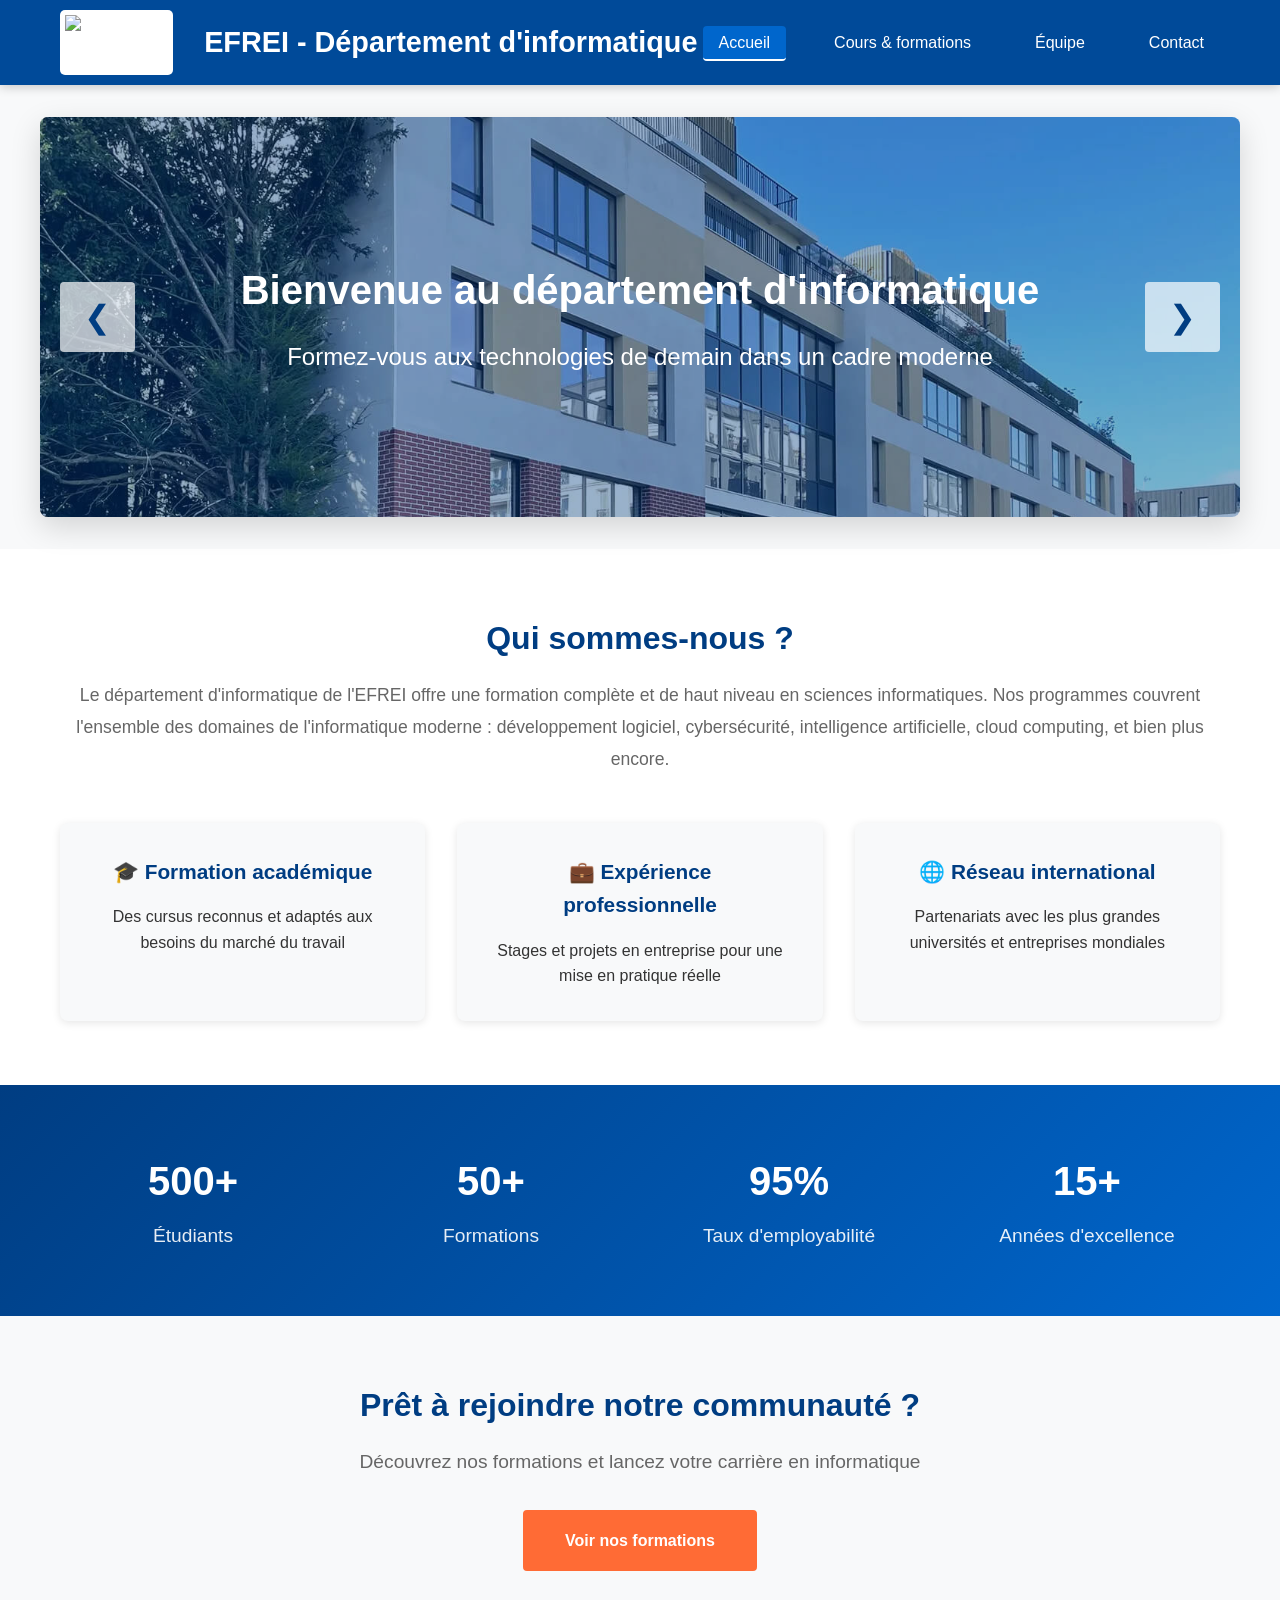
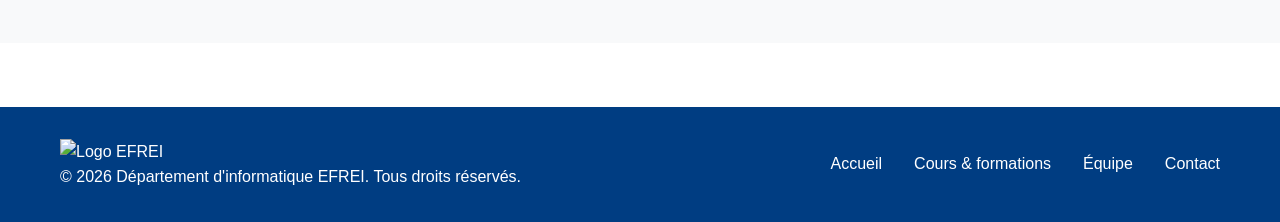
==== commit 879b228d: "hihihi #4" ====
--- a/index.html
+++ b/index.html
@@ -4,13 +4,14 @@
     <meta charset="UTF-8">
     <meta name="viewport" content="width=device-width, initial-scale=1.0">
     <title>Département d'informatique - EFREI</title>
+    <link rel="icon" type="image/png" href="assets/images/logoEFREI.png">
     <link rel="stylesheet" href="assets/css/style.css">
 </head>
 <body>
     <header>
         <div class="header-container">
             <div class="logo-section">
-                <img src="assets/images/logo-efrei.svg" alt="Logo EFREI" class="logo">
+                <img src="assets/images/logoEFREI.png" alt="Logo EFREI" class="logo-main">
                 <h1>EFREI - Département d'informatique</h1>
             </div>
             <nav class="main-nav">
@@ -27,48 +28,33 @@
     <main>
         <section class="hero-section">
             <div class="carousel">
-                <div class="carousel-slide active" style="background-image: url('https://via.placeholder.com/1200x400?text=Bienvenue+à+EFREI');">
+                <div class="carousel-slide active" style="background-image: url('assets/images/car1.jpg');">
                     <div class="slide-content">
                         <h2>Bienvenue au département d'informatique</h2>
-                        <p>Formez-vous aux technologies de demain</p>
+                        <p>Formez-vous aux technologies de demain dans un cadre moderne</p>
                     </div>
                 </div>
-                <div class="carousel-slide" style="background-image: url('https://via.placeholder.com/1200x400?text=Innovation+Technologique');">
+                <div class="carousel-slide" style="background-image: url('assets/images/car2.jpg');">
                     <div class="slide-content">
                         <h2>Innovation & excellence</h2>
-                        <p>Découvrez nos formations de pointe</p>
+                        <p>Découvrez nos espaces de travail et nos laboratoires de pointe</p>
                     </div>
                 </div>
-                <div class="carousel-slide" style="background-image: url('https://via.placeholder.com/1200x400?text=Carrière+Professionnelle');">
+                <div class="carousel-slide" style="background-image: url('assets/images/car3.jpg');">
                     <div class="slide-content">
-                        <h2>Vers une carrière réussie</h2>
-                        <p>Rejoignez nos anciens étudiants en tant que leaders du secteur tech</p>
+                        <h2>Un campus verdoyant</h2>
+                        <p>Un environnement serein et propice à la réussite de vos projets</p>
                     </div>
                 </div>
+                <div class="carousel-slide" style="background-image: url('assets/images/car4.jpg');">
+                    <div class="slide-content">
+                        <h2>Vie étudiante active</h2>
+                        <p>Rejoignez une communauté dynamique et passionnée par la Tech</p>
+                    </div>
+                </div>
+
                 <button class="carousel-btn prev" onclick="changeSlide(-1)">&#10094;</button>
                 <button class="carousel-btn next" onclick="changeSlide(1)">&#10095;</button>
-            </div>
-        </section>
-
-        <section class="photo-carousel-section">
-            <div class="container">
-                <h2>Galerie photos</h2>
-                <div class="photo-carousel">
-                    <div class="photo-slide active">
-                        <img src="https://via.placeholder.com/800x600?text=Campus+EFREI" alt="Campus EFREI">
-                        <div class="photo-caption">Vue du campus EFREI</div>
-                    </div>
-                    <div class="photo-slide">
-                        <img src="https://via.placeholder.com/800x600?text=Événement+Tech" alt="Événement tech">
-                        <div class="photo-caption">Conférence sur les nouvelles technologies</div>
-                    </div>
-                    <div class="photo-slide">
-                        <img src="https://via.placeholder.com/800x600?text=Étudiants+en+Cours" alt="Étudiants en cours">
-                        <div class="photo-caption">Session de cours interactive</div>
-                    </div>
-                    <button class="photo-carousel-btn prev" onclick="changePhotoSlide(-1)">&#10094;</button>
-                    <button class="photo-carousel-btn next" onclick="changePhotoSlide(1)">&#10095;</button>
-                </div>
             </div>
         </section>
 
@@ -129,6 +115,9 @@
     <footer>
         <div class="footer-container">
             <div class="footer-content">
+                <div class="footer-logo">
+                    <img src="assets/images/logoEFREI.png" alt="Logo EFREI" class="logo-footer">
+                </div>
                 <p>&copy; 2026 Département d'informatique EFREI. Tous droits réservés.</p>
             </div>
             <nav class="footer-nav">
--- a/assets/css/style.css
+++ b/assets/css/style.css
@@ -1725,3 +1725,41 @@
     color: var(--light-text);
     font-size: 0.85rem;
 }
+/* --- REMETTRE LE HEADER EN BLEU --- */
+header {
+    background-color: #004a99; /* Le bleu officiel EFREI */
+    padding: 10px 0;
+    box-shadow: 0 2px 10px rgba(0,0,0,0.2);
+    position: sticky;
+    top: 0;
+    z-index: 1000;
+}
+
+/* On force le titre en blanc pour qu'il soit lisible sur le bleu */
+.logo-section h1 {
+    color: #ffffff !important;
+    margin-left: 15px;
+}
+
+/* On met les liens du menu en blanc aussi */
+.main-nav ul li a {
+    color: #ffffff !important;
+    font-weight: 500;
+}
+
+/* La barre sous le lien actif passe en blanc pour bien se voir */
+.main-nav ul li a.active {
+    border-bottom: 2px solid #ffffff;
+}
+
+/* Petit ajustement pour le logo sur fond bleu */
+.logo-main {
+    height: 65px;
+    background-color: white; /* Optionnel : ajoute un petit fond blanc arrondi derrière le logo si besoin */
+    padding: 5px;
+    border-radius: 5px;
+}
+/* --- CORRECTION POUR GARDER LE MENU SUR UNE LIGNE --- */
+.main-nav ul li a {
+    white-space: nowrap;
+}
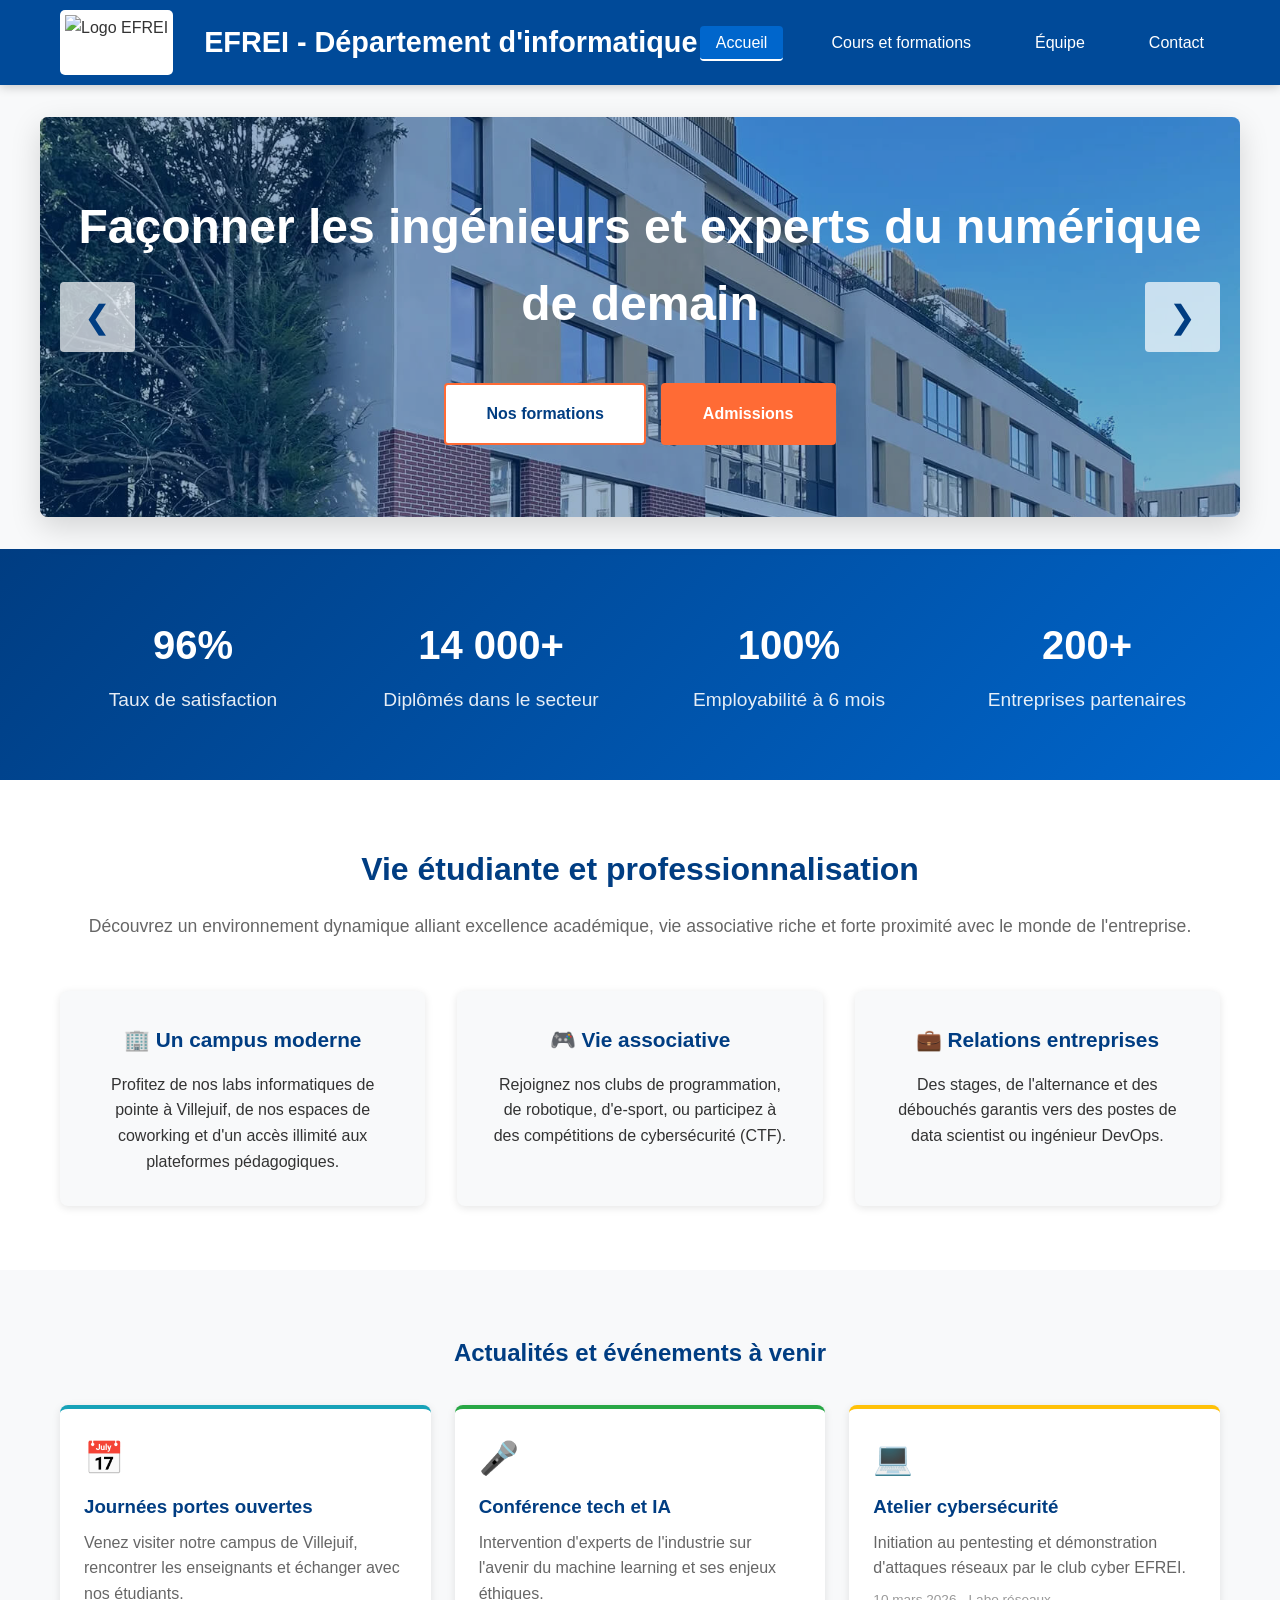
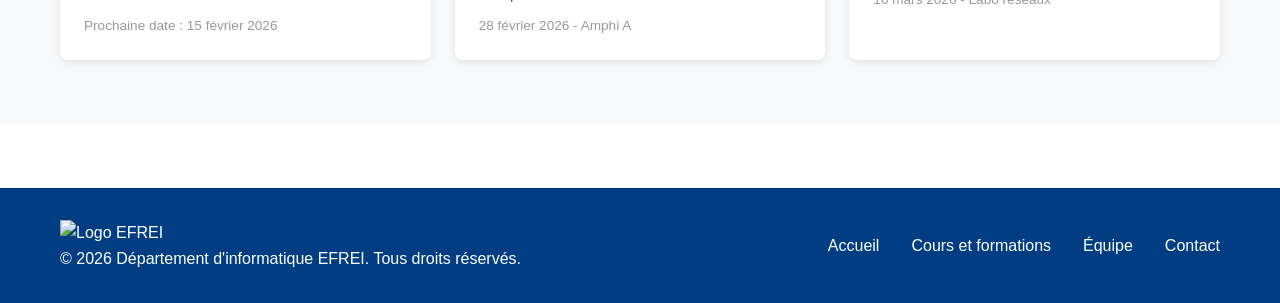
==== commit 1473e846: "hihihi #jsplus combien" ====
--- a/index.html
+++ b/index.html
@@ -17,7 +17,7 @@
             <nav class="main-nav">
                 <ul>
                     <li><a href="index.html" class="active">Accueil</a></li>
-                    <li><a href="courses.html">Cours & formations</a></li>
+                    <li><a href="courses.html">Cours et formations</a></li>
                     <li><a href="about.html">Équipe</a></li>
                     <li><a href="contact.html">Contact</a></li>
                 </ul>
@@ -30,26 +30,23 @@
             <div class="carousel">
                 <div class="carousel-slide active" style="background-image: url('assets/images/car1.jpg');">
                     <div class="slide-content">
-                        <h2>Bienvenue au département d'informatique</h2>
-                        <p>Formez-vous aux technologies de demain dans un cadre moderne</p>
+                        <h2 style="font-size: 3rem; margin-bottom: 20px;">Façonner les ingénieurs et experts du numérique de demain</h2>
+                        <div style="display: flex; gap: 15px; margin-top: 20px;">
+                            <a href="courses.html" class="btn-primary" style="background-color: var(--white); color: var(--primary-color);">Nos formations</a>
+                            <a href="contact.html" class="btn-primary">Admissions</a>
+                        </div>
                     </div>
                 </div>
                 <div class="carousel-slide" style="background-image: url('assets/images/car2.jpg');">
                     <div class="slide-content">
-                        <h2>Innovation & excellence</h2>
-                        <p>Découvrez nos espaces de travail et nos laboratoires de pointe</p>
+                        <h2>Campus de Villejuif</h2>
+                        <p>Des laboratoires modernes et des espaces de coworking pour vos projets</p>
                     </div>
                 </div>
                 <div class="carousel-slide" style="background-image: url('assets/images/car3.jpg');">
                     <div class="slide-content">
-                        <h2>Un campus verdoyant</h2>
-                        <p>Un environnement serein et propice à la réussite de vos projets</p>
-                    </div>
-                </div>
-                <div class="carousel-slide" style="background-image: url('assets/images/car4.jpg');">
-                    <div class="slide-content">
-                        <h2>Vie étudiante active</h2>
-                        <p>Rejoignez une communauté dynamique et passionnée par la Tech</p>
+                        <h2>Événements et hackathons</h2>
+                        <p>Participez à nos événements majeurs tout au long de l'année</p>
                     </div>
                 </div>
 
@@ -58,56 +55,72 @@
             </div>
         </section>
 
+        <section class="statistics">
+            <div class="container">
+                <div class="stat-card">
+                    <h3>96%</h3>
+                    <p>Taux de satisfaction</p>
+                </div>
+                <div class="stat-card">
+                    <h3>14 000+</h3>
+                    <p>Diplômés dans le secteur</p>
+                </div>
+                <div class="stat-card">
+                    <h3>100%</h3>
+                    <p>Employabilité à 6 mois</p>
+                </div>
+                <div class="stat-card">
+                    <h3>200+</h3>
+                    <p>Entreprises partenaires</p>
+                </div>
+            </div>
+        </section>
+
         <section class="presentation">
             <div class="container">
-                <h2>Qui sommes-nous ?</h2>
-                <p>Le département d'informatique de l'EFREI offre une formation complète et de haut niveau en sciences informatiques. 
-                Nos programmes couvrent l'ensemble des domaines de l'informatique moderne : développement logiciel, cybersécurité, 
-                intelligence artificielle, cloud computing, et bien plus encore.</p>
+                <h2>Vie étudiante et professionnalisation</h2>
+                <p>Découvrez un environnement dynamique alliant excellence académique, vie associative riche et forte proximité avec le monde de l'entreprise.</p>
                 
                 <div class="highlights">
                     <div class="highlight-card">
-                        <h3>🎓 Formation académique</h3>
-                        <p>Des cursus reconnus et adaptés aux besoins du marché du travail</p>
+                        <h3>🏢 Un campus moderne</h3>
+                        <p>Profitez de nos labs informatiques de pointe à Villejuif, de nos espaces de coworking et d'un accès illimité aux plateformes pédagogiques.</p>
                     </div>
                     <div class="highlight-card">
-                        <h3>💼 Expérience professionnelle</h3>
-                        <p>Stages et projets en entreprise pour une mise en pratique réelle</p>
+                        <h3>🎮 Vie associative</h3>
+                        <p>Rejoignez nos clubs de programmation, de robotique, d'e-sport, ou participez à des compétitions de cybersécurité (CTF).</p>
                     </div>
                     <div class="highlight-card">
-                        <h3>🌐 Réseau international</h3>
-                        <p>Partenariats avec les plus grandes universités et entreprises mondiales</p>
+                        <h3>💼 Relations entreprises</h3>
+                        <p>Des stages, de l'alternance et des débouchés garantis vers des postes de data scientist ou ingénieur DevOps.</p>
                     </div>
                 </div>
             </div>
         </section>
 
-        <section class="statistics">
+        <section class="announcements-section" style="background-color: var(--background-color);">
             <div class="container">
-                <div class="stat-card">
-                    <h3>500+</h3>
-                    <p>Étudiants</p>
+                <h2>Actualités et événements à venir</h2>
+                <div class="announcements-grid">
+                    <div class="announcement-card info">
+                        <div class="announcement-icon">📅</div>
+                        <h3>Journées portes ouvertes</h3>
+                        <p>Venez visiter notre campus de Villejuif, rencontrer les enseignants et échanger avec nos étudiants.</p>
+                        <span class="date">Prochaine date : 15 février 2026</span>
+                    </div>
+                    <div class="announcement-card success">
+                        <div class="announcement-icon">🎤</div>
+                        <h3>Conférence tech et IA</h3>
+                        <p>Intervention d'experts de l'industrie sur l'avenir du machine learning et ses enjeux éthiques.</p>
+                        <span class="date">28 février 2026 - Amphi A</span>
+                    </div>
+                    <div class="announcement-card alert">
+                        <div class="announcement-icon">💻</div>
+                        <h3>Atelier cybersécurité</h3>
+                        <p>Initiation au pentesting et démonstration d'attaques réseaux par le club cyber EFREI.</p>
+                        <span class="date">10 mars 2026 - Labo réseaux</span>
+                    </div>
                 </div>
-                <div class="stat-card">
-                    <h3>50+</h3>
-                    <p>Formations</p>
-                </div>
-                <div class="stat-card">
-                    <h3>95%</h3>
-                    <p>Taux d'employabilité</p>
-                </div>
-                <div class="stat-card">
-                    <h3>15+</h3>
-                    <p>Années d'excellence</p>
-                </div>
-            </div>
-        </section>
-
-        <section class="cta-section">
-            <div class="container">
-                <h2>Prêt à rejoindre notre communauté ?</h2>
-                <p>Découvrez nos formations et lancez votre carrière en informatique</p>
-                <a href="courses.html" class="btn-primary">Voir nos formations</a>
             </div>
         </section>
     </main>
@@ -122,7 +135,7 @@
             </div>
             <nav class="footer-nav">
                 <a href="index.html">Accueil</a>
-                <a href="courses.html">Cours & formations</a>
+                <a href="courses.html">Cours et formations</a>
                 <a href="about.html">Équipe</a>
                 <a href="contact.html">Contact</a>
             </nav>
--- a/assets/css/style.css
+++ b/assets/css/style.css
@@ -44,13 +44,12 @@
    EN-TÊTE ET NAVIGATION
    ========================================== */
 header {
-    background-color: var(--primary-color);
-    color: var(--white);
-    padding: 1rem 0;
+    background-color: #004a99; /* Le bleu officiel EFREI */
+    padding: 10px 0;
+    box-shadow: 0 2px 10px rgba(0,0,0,0.2);
     position: sticky;
     top: 0;
     z-index: 1000;
-    box-shadow: var(--shadow);
 }
 
 .header-container {
@@ -83,9 +82,18 @@
     }
 }
 
+.logo-main {
+    height: 65px;
+    background-color: white; 
+    padding: 5px;
+    border-radius: 5px;
+}
+
 .logo-section h1 {
     font-size: 1.8rem;
     font-weight: 700;
+    color: #ffffff !important;
+    margin-left: 15px;
 }
 
 .main-nav ul {
@@ -94,19 +102,23 @@
     gap: 2rem;
 }
 
-.main-nav a {
-    color: var(--white);
+.main-nav ul li a {
+    color: #ffffff !important;
+    font-weight: 500;
     text-decoration: none;
-    font-weight: 500;
     padding: 0.5rem 1rem;
     border-radius: 4px;
     transition: all 0.3s ease;
-}
-
-.main-nav a:hover,
-.main-nav a.active {
+    white-space: nowrap;
+}
+
+.main-nav a:hover {
     background-color: var(--secondary-color);
-    color: var(--white);
+}
+
+.main-nav ul li a.active {
+    border-bottom: 2px solid #ffffff;
+    background-color: var(--secondary-color);
 }
 
 /* ==========================================
@@ -797,6 +809,7 @@
     display: flex;
     flex-direction: column;
     gap: 1.5rem;
+    align-items: center;
 }
 
 .contact-info-card {
@@ -805,6 +818,9 @@
     padding: 1.5rem;
     border-radius: 8px;
     transition: transform 0.3s ease, box-shadow 0.3s ease;
+    width: 100%;
+    max-width: 450px;
+    text-align: center;
 }
 
 .contact-info-card:hover {
@@ -839,6 +855,7 @@
 
 .social-links {
     display: flex;
+    justify-content: center;
     gap: 1rem;
     margin-top: 1rem;
 }
@@ -847,8 +864,8 @@
     display: inline-flex;
     align-items: center;
     justify-content: center;
-    width: 40px;
-    height: 40px;
+    width: 45px;
+    height: 45px;
     background-color: var(--accent-color);
     color: var(--white);
     border-radius: 50%;
@@ -860,6 +877,11 @@
 .social-link:hover {
     transform: scale(1.1) rotate(5deg);
     box-shadow: var(--shadow-lg);
+    background-color: var(--primary-color);
+}
+
+.social-link svg {
+    fill: currentColor;
 }
 
 .location-section {
@@ -1243,6 +1265,7 @@
     background-color: var(--white);
     color: var(--primary-color);
 }
+
 footer {
     background-color: var(--primary-color);
     color: var(--white);
@@ -1725,41 +1748,14 @@
     color: var(--light-text);
     font-size: 0.85rem;
 }
-/* --- REMETTRE LE HEADER EN BLEU --- */
-header {
-    background-color: #004a99; /* Le bleu officiel EFREI */
-    padding: 10px 0;
-    box-shadow: 0 2px 10px rgba(0,0,0,0.2);
-    position: sticky;
-    top: 0;
-    z-index: 1000;
-}
-
-/* On force le titre en blanc pour qu'il soit lisible sur le bleu */
-.logo-section h1 {
-    color: #ffffff !important;
-    margin-left: 15px;
-}
-
-/* On met les liens du menu en blanc aussi */
-.main-nav ul li a {
-    color: #ffffff !important;
-    font-weight: 500;
-}
-
-/* La barre sous le lien actif passe en blanc pour bien se voir */
-.main-nav ul li a.active {
-    border-bottom: 2px solid #ffffff;
-}
-
-/* Petit ajustement pour le logo sur fond bleu */
-.logo-main {
-    height: 65px;
-    background-color: white; /* Optionnel : ajoute un petit fond blanc arrondi derrière le logo si besoin */
-    padding: 5px;
-    border-radius: 5px;
-}
-/* --- CORRECTION POUR GARDER LE MENU SUR UNE LIGNE --- */
-.main-nav ul li a {
-    white-space: nowrap;
+/* --- Style pour les photos de l'équipe enseignante --- */
+.member-image {
+    width: 150px;
+    height: 150px;
+    border-radius: 50%;
+    object-fit: cover; /* Permet de recadrer la photo sans l'écraser */
+    margin: 0 auto 1.5rem auto;
+    border: 4px solid var(--primary-color);
+    display: block;
+    box-shadow: var(--shadow);
 }
